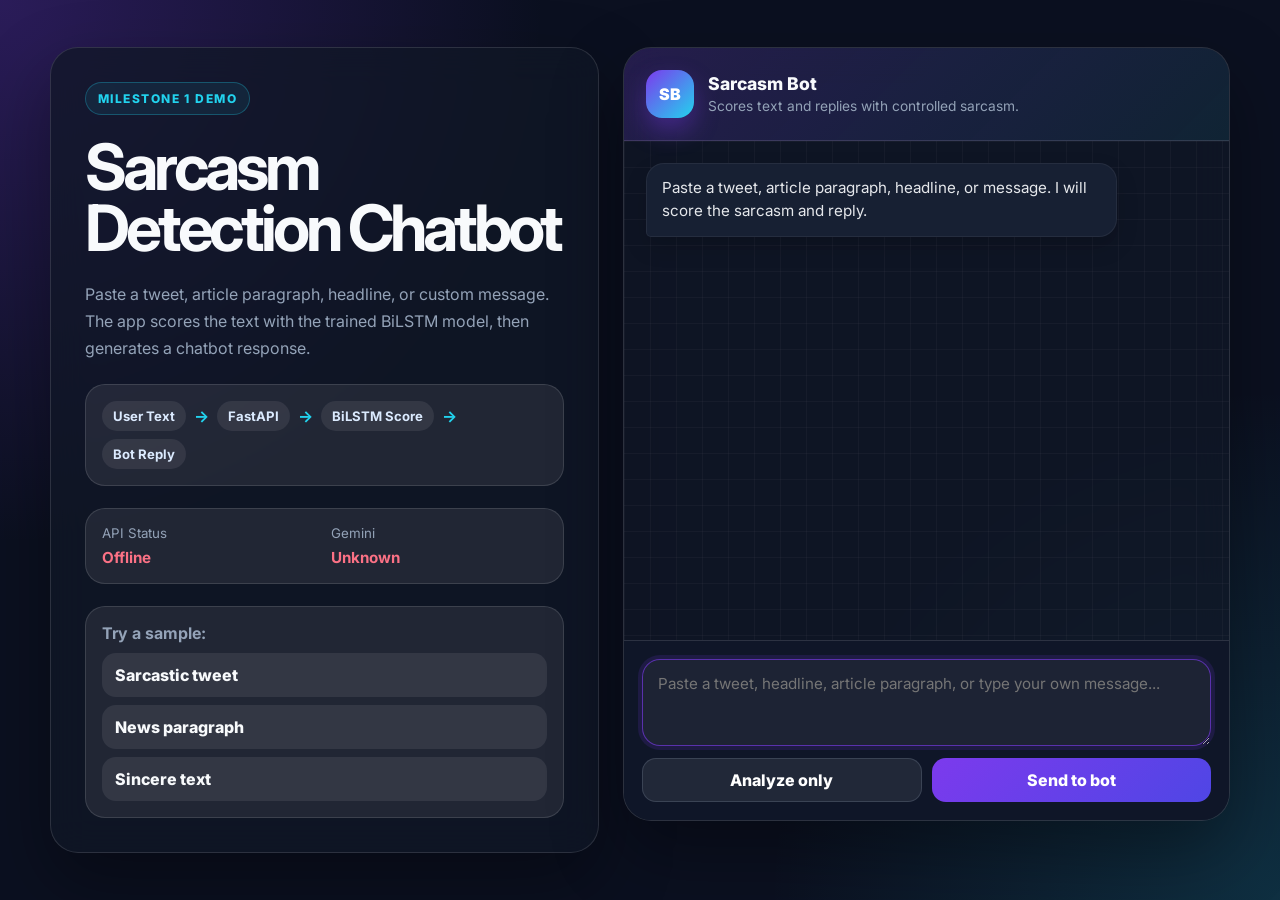
==== static/index.html @ 6e2fed07 "Initial milestone 1 sarcasm chatbot demo" ====
<!DOCTYPE html>
<html lang="en">
<head>
    <meta charset="UTF-8">
    <meta name="viewport" content="width=device-width, initial-scale=1.0">
    <title>Sarcasm Detection Chatbot</title>
    <link rel="stylesheet" href="style.css">
    <link rel="preconnect" href="https://fonts.googleapis.com">
    <link rel="preconnect" href="https://fonts.gstatic.com" crossorigin>
    <link href="https://fonts.googleapis.com/css2?family=Inter:wght@400;500;600;700;800&display=swap" rel="stylesheet">
</head>
<body>
    <main class="app-shell">
        <section class="intro-panel" aria-label="Project overview">
            <span class="eyebrow">Milestone 1 Demo</span>
            <h1>Sarcasm Detection Chatbot</h1>
            <p>
                Paste a tweet, article paragraph, headline, or custom message. The app scores the text
                with the trained BiLSTM model, then generates a chatbot response.
            </p>

            <div class="flow-card">
                <span>User Text</span>
                <strong>→</strong>
                <span>FastAPI</span>
                <strong>→</strong>
                <span>BiLSTM Score</span>
                <strong>→</strong>
                <span>Bot Reply</span>
            </div>

            <div class="status-card" id="status-card">
                <div>
                    <small>API Status</small>
                    <strong id="api-status">Checking...</strong>
                </div>
                <div>
                    <small>Gemini</small>
                    <strong id="gemini-status">Checking...</strong>
                </div>
            </div>

            <div class="sample-panel">
                <p>Try a sample:</p>
                <button class="sample-btn" data-sample="Oh great, another Monday morning. Exactly what I needed.">Sarcastic tweet</button>
                <button class="sample-btn" data-sample="The mayor announced a new public transport plan during Monday's press conference.">News paragraph</button>
                <button class="sample-btn" data-sample="I really appreciate your help with the project today.">Sincere text</button>
            </div>
        </section>

        <section class="chat-container" aria-label="Sarcasm chatbot">
            <header class="chat-header">
                <div class="bot-icon" aria-hidden="true">SB</div>
                <div>
                    <h2>Sarcasm Bot</h2>
                    <p>Scores text and replies with controlled sarcasm.</p>
                </div>
            </header>

            <div class="chat-box" id="chat-box" aria-live="polite"></div>

            <div class="input-area">
                <textarea id="user-input" rows="3" placeholder="Paste a tweet, headline, article paragraph, or type your own message..." autocomplete="off"></textarea>
                <div class="button-row">
                    <button id="analyze-btn" type="button" class="secondary-btn">Analyze only</button>
                    <button id="send-btn" type="button">Send to bot</button>
                </div>
            </div>
        </section>
    </main>

    <script src="script.js"></script>
</body>
</html>
---- static/style.css ----
:root {
    color-scheme: dark;
    --bg: #0b1020;
    --panel: #111827;
    --panel-2: #172033;
    --card: rgba(255, 255, 255, 0.08);
    --card-border: rgba(255, 255, 255, 0.12);
    --text: #f8fafc;
    --muted: #94a3b8;
    --primary: #7c3aed;
    --primary-2: #4f46e5;
    --accent: #22d3ee;
    --danger: #fb7185;
    --warning: #fbbf24;
    --success: #34d399;
}

* {
    box-sizing: border-box;
    margin: 0;
    padding: 0;
    font-family: 'Inter', system-ui, -apple-system, BlinkMacSystemFont, "Segoe UI", sans-serif;
}

body {
    min-height: 100vh;
    background:
        radial-gradient(circle at top left, rgba(124, 58, 237, 0.28), transparent 34rem),
        radial-gradient(circle at bottom right, rgba(34, 211, 238, 0.16), transparent 32rem),
        var(--bg);
    color: var(--text);
    display: grid;
    place-items: center;
    padding: 28px;
}

button,
textarea {
    font: inherit;
}

button {
    border: 0;
}

.app-shell {
    width: min(1180px, 100%);
    display: grid;
    grid-template-columns: minmax(280px, 0.95fr) minmax(340px, 1.05fr);
    gap: 24px;
    align-items: stretch;
}

.intro-panel,
.chat-container {
    border: 1px solid var(--card-border);
    background: rgba(17, 24, 39, 0.74);
    backdrop-filter: blur(18px);
    box-shadow: 0 30px 70px rgba(0, 0, 0, 0.35);
    border-radius: 28px;
}

.intro-panel {
    padding: 34px;
    display: flex;
    flex-direction: column;
    justify-content: center;
    gap: 22px;
}

.eyebrow {
    width: fit-content;
    color: var(--accent);
    border: 1px solid rgba(34, 211, 238, 0.28);
    background: rgba(34, 211, 238, 0.08);
    border-radius: 999px;
    padding: 8px 12px;
    font-size: 0.75rem;
    font-weight: 800;
    letter-spacing: 0.12em;
    text-transform: uppercase;
}

h1 {
    max-width: 560px;
    font-size: clamp(2rem, 5vw, 4.3rem);
    line-height: 0.95;
    letter-spacing: -0.065em;
}

.intro-panel > p {
    max-width: 560px;
    color: var(--muted);
    line-height: 1.7;
    font-size: 1rem;
}

.flow-card,
.status-card,
.sample-panel {
    background: var(--card);
    border: 1px solid var(--card-border);
    border-radius: 20px;
}

.flow-card {
    display: flex;
    flex-wrap: wrap;
    gap: 8px;
    align-items: center;
    padding: 16px;
    color: #dbeafe;
}

.flow-card span {
    background: rgba(255, 255, 255, 0.08);
    border-radius: 999px;
    padding: 7px 11px;
    font-size: 0.82rem;
    font-weight: 700;
}

.flow-card strong {
    color: var(--accent);
}

.status-card {
    display: grid;
    grid-template-columns: repeat(2, 1fr);
    gap: 12px;
    padding: 16px;
}

.status-card small {
    display: block;
    color: var(--muted);
    margin-bottom: 6px;
}

.status-card strong {
    font-size: 0.95rem;
}

.status-ok { color: var(--success); }
.status-warn { color: var(--warning); }
.status-error { color: var(--danger); }

.sample-panel {
    padding: 16px;
}

.sample-panel p {
    color: var(--muted);
    margin-bottom: 10px;
    font-weight: 700;
}

.sample-btn {
    display: block;
    width: 100%;
    margin-top: 8px;
    text-align: left;
    cursor: pointer;
    color: var(--text);
    background: rgba(255, 255, 255, 0.08);
    border: 1px solid transparent;
    border-radius: 14px;
    padding: 11px 12px;
    transition: transform 0.18s ease, border-color 0.18s ease, background 0.18s ease;
}

.sample-btn:hover {
    transform: translateY(-1px);
    border-color: rgba(124, 58, 237, 0.45);
    background: rgba(124, 58, 237, 0.16);
}

.chat-container {
    height: min(86vh, 820px);
    min-height: 620px;
    overflow: hidden;
    display: flex;
    flex-direction: column;
}

.chat-header {
    padding: 22px;
    background: linear-gradient(135deg, rgba(124, 58, 237, 0.2), rgba(34, 211, 238, 0.08));
    border-bottom: 1px solid var(--card-border);
    display: flex;
    align-items: center;
    gap: 14px;
}

.bot-icon {
    width: 48px;
    height: 48px;
    border-radius: 16px;
    background: linear-gradient(135deg, var(--primary), var(--accent));
    display: grid;
    place-items: center;
    font-weight: 900;
    color: white;
    box-shadow: 0 12px 25px rgba(124, 58, 237, 0.36);
}

.chat-header h2 {
    font-size: 1.1rem;
    font-weight: 800;
}

.chat-header p {
    margin-top: 4px;
    color: var(--muted);
    font-size: 0.86rem;
}

.chat-box {
    flex: 1;
    padding: 22px;
    overflow-y: auto;
    display: flex;
    flex-direction: column;
    gap: 16px;
    background:
        linear-gradient(rgba(255, 255, 255, 0.03) 1px, transparent 1px),
        linear-gradient(90deg, rgba(255, 255, 255, 0.03) 1px, transparent 1px);
    background-size: 26px 26px;
}

.chat-box::-webkit-scrollbar { width: 8px; }
.chat-box::-webkit-scrollbar-thumb { background: rgba(148, 163, 184, 0.28); border-radius: 999px; }

.message {
    display: flex;
    flex-direction: column;
    max-width: 84%;
    gap: 6px;
}

.user-message {
    align-self: flex-end;
    align-items: flex-end;
}

.bot-message {
    align-self: flex-start;
    align-items: flex-start;
}

.bubble {
    padding: 13px 15px;
    border-radius: 18px;
    font-size: 0.95rem;
    line-height: 1.5;
    white-space: pre-wrap;
    box-shadow: 0 10px 22px rgba(0, 0, 0, 0.16);
}

.user-message .bubble {
    background: linear-gradient(135deg, var(--primary), var(--primary-2));
    color: white;
    border-bottom-right-radius: 5px;
}

.bot-message .bubble {
    background: var(--panel-2);
    color: #e5e7eb;
    border: 1px solid rgba(255, 255, 255, 0.06);
    border-bottom-left-radius: 5px;
}

.score-card {
    display: grid;
    gap: 4px;
    width: fit-content;
    max-width: 100%;
    padding: 9px 10px;
    border-radius: 13px;
    background: rgba(15, 23, 42, 0.74);
    border: 1px solid rgba(124, 58, 237, 0.22);
    color: #c4b5fd;
    font-size: 0.74rem;
    line-height: 1.35;
}

.input-area {
    padding: 18px;
    background: rgba(15, 23, 42, 0.95);
    border-top: 1px solid var(--card-border);
    display: grid;
    gap: 12px;
}

textarea {
    width: 100%;
    min-height: 86px;
    max-height: 170px;
    resize: vertical;
    padding: 14px 15px;
    border-radius: 18px;
    border: 1px solid rgba(148, 163, 184, 0.24);
    background: rgba(255, 255, 255, 0.06);
    color: white;
    font-size: 0.95rem;
    outline: none;
    transition: border 0.2s, box-shadow 0.2s;
}

textarea:focus {
    border-color: rgba(124, 58, 237, 0.65);
    box-shadow: 0 0 0 4px rgba(124, 58, 237, 0.14);
}

.button-row {
    display: grid;
    grid-template-columns: 1fr 1fr;
    gap: 10px;
}

button {
    min-height: 44px;
    border-radius: 14px;
    cursor: pointer;
    color: white;
    font-weight: 800;
    transition: transform 0.16s ease, opacity 0.16s ease, background 0.16s ease;
}

button:not(:disabled):hover {
    transform: translateY(-1px);
}

button:disabled {
    cursor: not-allowed;
    opacity: 0.62;
}

#send-btn {
    background: linear-gradient(135deg, var(--primary), var(--primary-2));
}

.secondary-btn {
    background: rgba(255, 255, 255, 0.08);
    border: 1px solid rgba(148, 163, 184, 0.22);
}

.typing-indicator {
    display: flex;
    align-items: center;
    gap: 6px;
    color: var(--muted);
}

.dot {
    width: 6px;
    height: 6px;
    background-color: var(--accent);
    border-radius: 50%;
    animation: bounce 1.2s infinite ease-in-out both;
}

.dot:nth-child(2) { animation-delay: -0.24s; }
.dot:nth-child(3) { animation-delay: -0.12s; }

@keyframes bounce {
    0%, 80%, 100% {
        transform: scale(0.5);
        opacity: 0.35;
    }
    40% {
        transform: scale(1);
        opacity: 1;
    }
}

@media (max-width: 900px) {
    body {
        padding: 16px;
    }

    .app-shell {
        grid-template-columns: 1fr;
    }

    .chat-container {
        height: 78vh;
        min-height: 560px;
    }
}

@media (max-width: 520px) {
    .intro-panel,
    .chat-container {
        border-radius: 20px;
    }

    .intro-panel {
        padding: 22px;
    }

    .button-row,
    .status-card {
        grid-template-columns: 1fr;
    }

    .message {
        max-width: 94%;
    }
}
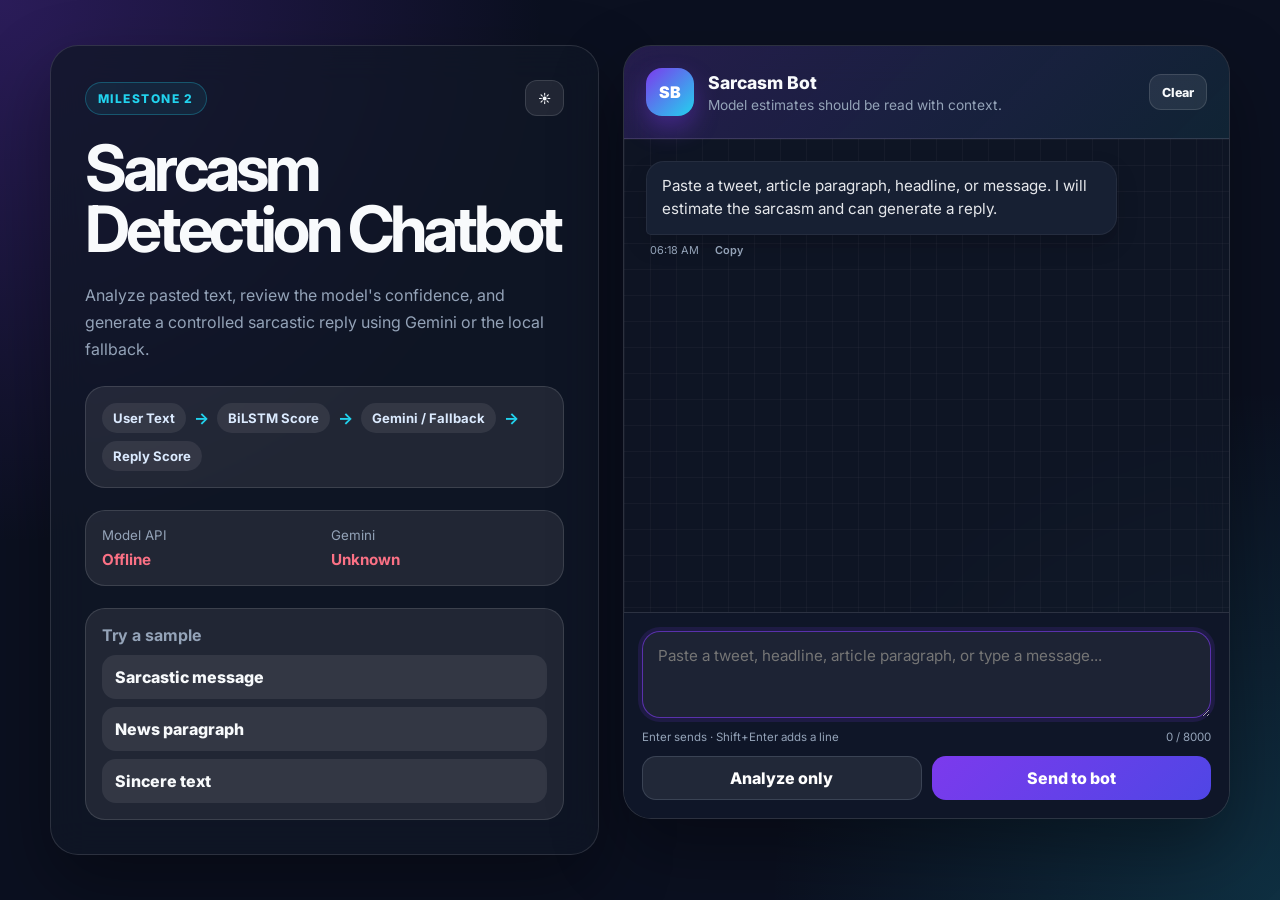
==== commit edb3654f: "Add milestone 2 UI and Gemini fallback improvements" ====
--- a/static/index.html
+++ b/static/index.html
@@ -4,45 +4,33 @@
     <meta charset="UTF-8">
     <meta name="viewport" content="width=device-width, initial-scale=1.0">
     <title>Sarcasm Detection Chatbot</title>
-    <link rel="stylesheet" href="style.css">
     <link rel="preconnect" href="https://fonts.googleapis.com">
     <link rel="preconnect" href="https://fonts.gstatic.com" crossorigin>
     <link href="https://fonts.googleapis.com/css2?family=Inter:wght@400;500;600;700;800&display=swap" rel="stylesheet">
+    <link rel="stylesheet" href="style.css">
 </head>
 <body>
     <main class="app-shell">
         <section class="intro-panel" aria-label="Project overview">
-            <span class="eyebrow">Milestone 1 Demo</span>
+            <div class="intro-topline">
+                <span class="eyebrow">Milestone 2</span>
+                <button id="theme-btn" class="icon-btn" type="button" aria-label="Toggle theme">☀</button>
+            </div>
             <h1>Sarcasm Detection Chatbot</h1>
-            <p>
-                Paste a tweet, article paragraph, headline, or custom message. The app scores the text
-                with the trained BiLSTM model, then generates a chatbot response.
-            </p>
+            <p>Analyze pasted text, review the model's confidence, and generate a controlled sarcastic reply using Gemini or the local fallback.</p>
 
             <div class="flow-card">
-                <span>User Text</span>
-                <strong>→</strong>
-                <span>FastAPI</span>
-                <strong>→</strong>
-                <span>BiLSTM Score</span>
-                <strong>→</strong>
-                <span>Bot Reply</span>
+                <span>User Text</span><strong>→</strong><span>BiLSTM Score</span><strong>→</strong><span>Gemini / Fallback</span><strong>→</strong><span>Reply Score</span>
             </div>
 
-            <div class="status-card" id="status-card">
-                <div>
-                    <small>API Status</small>
-                    <strong id="api-status">Checking...</strong>
-                </div>
-                <div>
-                    <small>Gemini</small>
-                    <strong id="gemini-status">Checking...</strong>
-                </div>
+            <div class="status-card">
+                <div><small>Model API</small><strong id="api-status">Checking...</strong></div>
+                <div><small>Gemini</small><strong id="gemini-status">Checking...</strong></div>
             </div>
 
             <div class="sample-panel">
-                <p>Try a sample:</p>
-                <button class="sample-btn" data-sample="Oh great, another Monday morning. Exactly what I needed.">Sarcastic tweet</button>
+                <p>Try a sample</p>
+                <button class="sample-btn" data-sample="Oh great, another Monday morning. Exactly what I needed.">Sarcastic message</button>
                 <button class="sample-btn" data-sample="The mayor announced a new public transport plan during Monday's press conference.">News paragraph</button>
                 <button class="sample-btn" data-sample="I really appreciate your help with the project today.">Sincere text</button>
             </div>
@@ -51,16 +39,15 @@
         <section class="chat-container" aria-label="Sarcasm chatbot">
             <header class="chat-header">
                 <div class="bot-icon" aria-hidden="true">SB</div>
-                <div>
-                    <h2>Sarcasm Bot</h2>
-                    <p>Scores text and replies with controlled sarcasm.</p>
-                </div>
+                <div class="chat-title"><h2>Sarcasm Bot</h2><p>Model estimates should be read with context.</p></div>
+                <button id="clear-btn" class="icon-btn" type="button" title="Clear chat">Clear</button>
             </header>
 
             <div class="chat-box" id="chat-box" aria-live="polite"></div>
 
             <div class="input-area">
-                <textarea id="user-input" rows="3" placeholder="Paste a tweet, headline, article paragraph, or type your own message..." autocomplete="off"></textarea>
+                <textarea id="user-input" rows="3" maxlength="8000" placeholder="Paste a tweet, headline, article paragraph, or type a message..."></textarea>
+                <div class="input-meta"><span id="input-help">Enter sends · Shift+Enter adds a line</span><span id="char-count">0 / 8000</span></div>
                 <div class="button-row">
                     <button id="analyze-btn" type="button" class="secondary-btn">Analyze only</button>
                     <button id="send-btn" type="button">Send to bot</button>
@@ -68,7 +55,6 @@
             </div>
         </section>
     </main>
-
     <script src="script.js"></script>
 </body>
 </html>
--- a/static/style.css
+++ b/static/style.css
@@ -408,3 +408,26 @@
         max-width: 94%;
     }
 }
+
+/* Milestone 2 enhancements */
+.intro-topline { display:flex; align-items:center; justify-content:space-between; gap:12px; }
+.icon-btn { min-height:36px; padding:8px 12px; border-radius:12px; color:var(--text); background:rgba(255,255,255,.08); border:1px solid var(--card-border); font-size:.78rem; }
+.chat-title { flex:1; }
+.input-meta { display:flex; justify-content:space-between; gap:12px; color:var(--muted); font-size:.72rem; }
+.near-limit { color:var(--warning); font-weight:800; }
+.message-meta { display:flex; align-items:center; gap:10px; color:var(--muted); font-size:.68rem; padding:0 4px; }
+.user-message .message-meta { justify-content:flex-end; }
+.copy-btn { min-height:auto; padding:2px 6px; border-radius:7px; background:transparent; color:var(--muted); font-size:.68rem; font-weight:600; }
+.copy-btn:hover { color:var(--text); background:rgba(255,255,255,.07); }
+.score-card b { color:var(--text); }
+.score-card .explanation { color:#cbd5e1; }
+.score-card .fallback-note { color:var(--warning); }
+.light-theme { --bg:#eef2ff; --panel:#ffffff; --panel-2:#f1f5f9; --card:rgba(255,255,255,.8); --card-border:rgba(15,23,42,.12); --text:#172033; --muted:#64748b; color-scheme:light; }
+.light-theme .intro-panel,.light-theme .chat-container { background:rgba(255,255,255,.82); box-shadow:0 28px 60px rgba(79,70,229,.12); }
+.light-theme .chat-box { background-color:#f8fafc; }
+.light-theme .bot-message .bubble { color:#1f2937; }
+.light-theme textarea { color:#172033; background:rgba(15,23,42,.04); }
+.light-theme .input-area { background:rgba(255,255,255,.96); }
+.light-theme .score-card { background:#fff; color:#5b21b6; }
+.light-theme .score-card .explanation { color:#475569; }
+@media (max-width:520px) { .input-meta { flex-direction:column; gap:3px; } .chat-header { padding:16px; } }
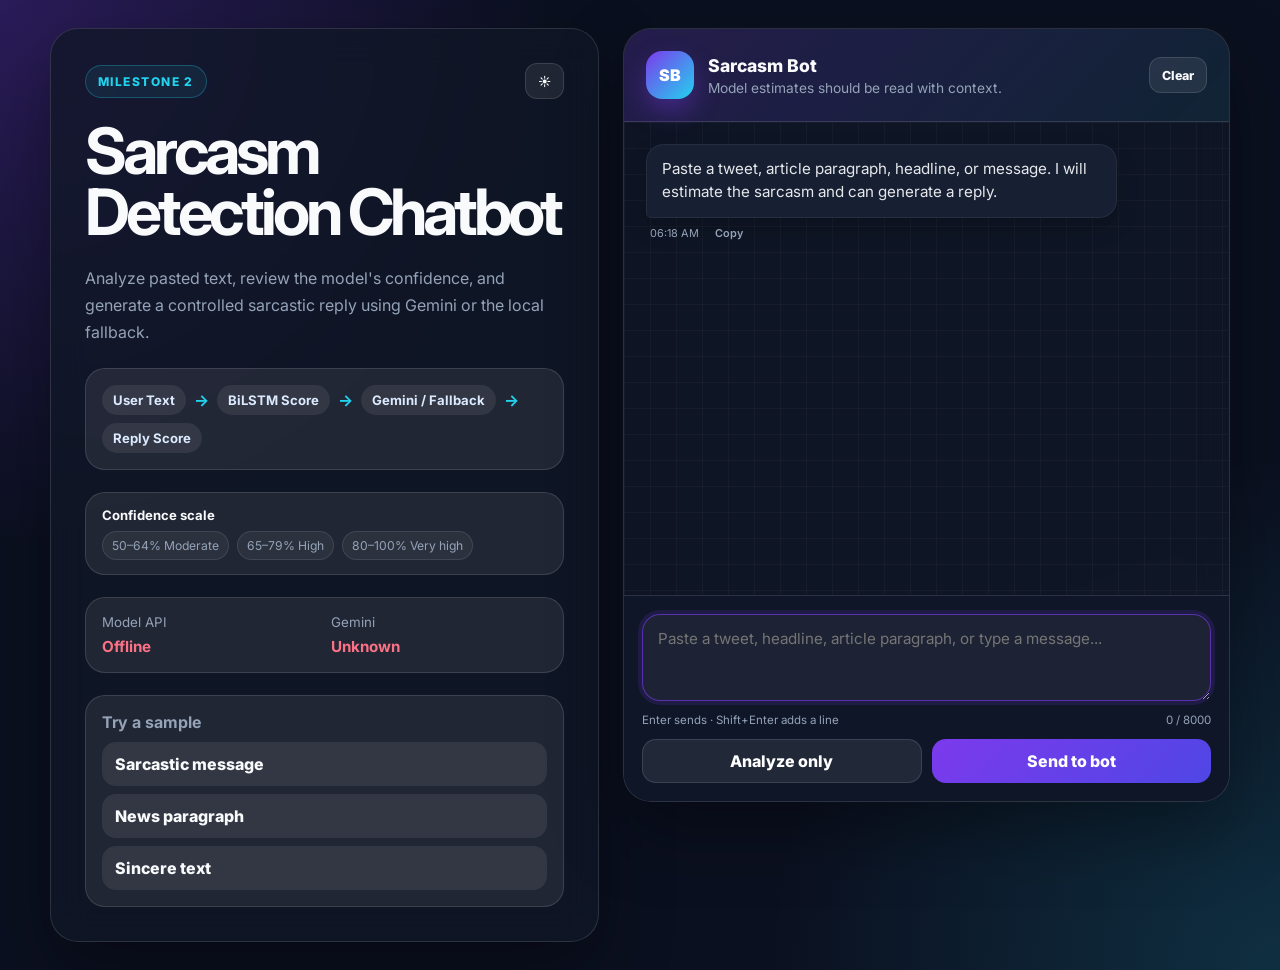
==== commit 20c641c9: "Retrain headline sarcasm model and add real-world validation Add hard-negative training examples, ca" ====
--- a/static/index.html
+++ b/static/index.html
@@ -21,6 +21,13 @@
 
             <div class="flow-card">
                 <span>User Text</span><strong>→</strong><span>BiLSTM Score</span><strong>→</strong><span>Gemini / Fallback</span><strong>→</strong><span>Reply Score</span>
+            </div>
+
+            <div class="calibration-card" aria-label="Confidence scale">
+                <strong>Confidence scale</strong>
+                <span>50–64% Moderate</span>
+                <span>65–79% High</span>
+                <span>80–100% Very high</span>
             </div>
 
             <div class="status-card">
--- a/static/style.css
+++ b/static/style.css
@@ -96,6 +96,7 @@
 }
 
 .flow-card,
+.calibration-card,
 .status-card,
 .sample-panel {
     background: var(--card);
@@ -122,6 +123,30 @@
 
 .flow-card strong {
     color: var(--accent);
+}
+
+
+.calibration-card {
+    display: flex;
+    flex-wrap: wrap;
+    align-items: center;
+    gap: 8px;
+    padding: 14px 16px;
+    color: var(--muted);
+    font-size: 0.76rem;
+}
+
+.calibration-card strong {
+    width: 100%;
+    color: var(--text);
+    font-size: 0.82rem;
+}
+
+.calibration-card span {
+    border: 1px solid rgba(148, 163, 184, 0.18);
+    background: rgba(255, 255, 255, 0.05);
+    border-radius: 999px;
+    padding: 6px 9px;
 }
 
 .status-card {
@@ -431,3 +456,86 @@
 .light-theme .score-card { background:#fff; color:#5b21b6; }
 .light-theme .score-card .explanation { color:#475569; }
 @media (max-width:520px) { .input-meta { flex-direction:column; gap:3px; } .chat-header { padding:16px; } }
+
+
+/* Milestone 2 pass 2: structured results and safe fallback messages */
+.score-card {
+    width: min(100%, 560px);
+    padding: 14px;
+    gap: 11px;
+    font-size: 0.78rem;
+    line-height: 1.45;
+}
+.result-line {
+    display: grid;
+    grid-template-columns: 108px minmax(0, 1fr);
+    gap: 12px;
+    align-items: start;
+}
+.result-label {
+    color: var(--text);
+    font-weight: 800;
+}
+.result-value {
+    color: #c4b5fd;
+}
+.score-card .explanation {
+    margin: 0;
+    padding: 10px 0;
+    border-top: 1px solid rgba(148, 163, 184, 0.16);
+    border-bottom: 1px solid rgba(148, 163, 184, 0.16);
+    color: #cbd5e1;
+}
+.source-row {
+    display: flex;
+    align-items: center;
+    justify-content: space-between;
+    gap: 12px;
+}
+.source-badge {
+    display: inline-flex;
+    align-items: center;
+    width: fit-content;
+    border-radius: 999px;
+    padding: 5px 9px;
+    font-size: 0.7rem;
+    font-weight: 800;
+    border: 1px solid transparent;
+}
+.source-gemini {
+    color: #a7f3d0;
+    background: rgba(16, 185, 129, 0.12);
+    border-color: rgba(16, 185, 129, 0.28);
+}
+.source-fallback {
+    color: #fde68a;
+    background: rgba(245, 158, 11, 0.12);
+    border-color: rgba(245, 158, 11, 0.28);
+}
+.source-analysis {
+    color: #bae6fd;
+    background: rgba(14, 165, 233, 0.12);
+    border-color: rgba(14, 165, 233, 0.28);
+}
+.score-card .fallback-note {
+    margin: 0;
+    padding: 9px 10px;
+    border-radius: 10px;
+    color: #fde68a;
+    background: rgba(245, 158, 11, 0.09);
+    border: 1px solid rgba(245, 158, 11, 0.16);
+}
+.error-bubble {
+    color: #fecdd3 !important;
+    background: rgba(159, 18, 57, 0.24) !important;
+    border-color: rgba(251, 113, 133, 0.32) !important;
+}
+.light-theme .result-value { color: #5b21b6; }
+.light-theme .score-card .fallback-note { color: #92400e; }
+.light-theme .source-gemini { color: #065f46; }
+.light-theme .source-fallback { color: #92400e; }
+.light-theme .source-analysis { color: #075985; }
+@media (max-width: 520px) {
+    .result-line { grid-template-columns: 1fr; gap: 3px; }
+    .source-row { align-items: flex-start; flex-direction: column; }
+}
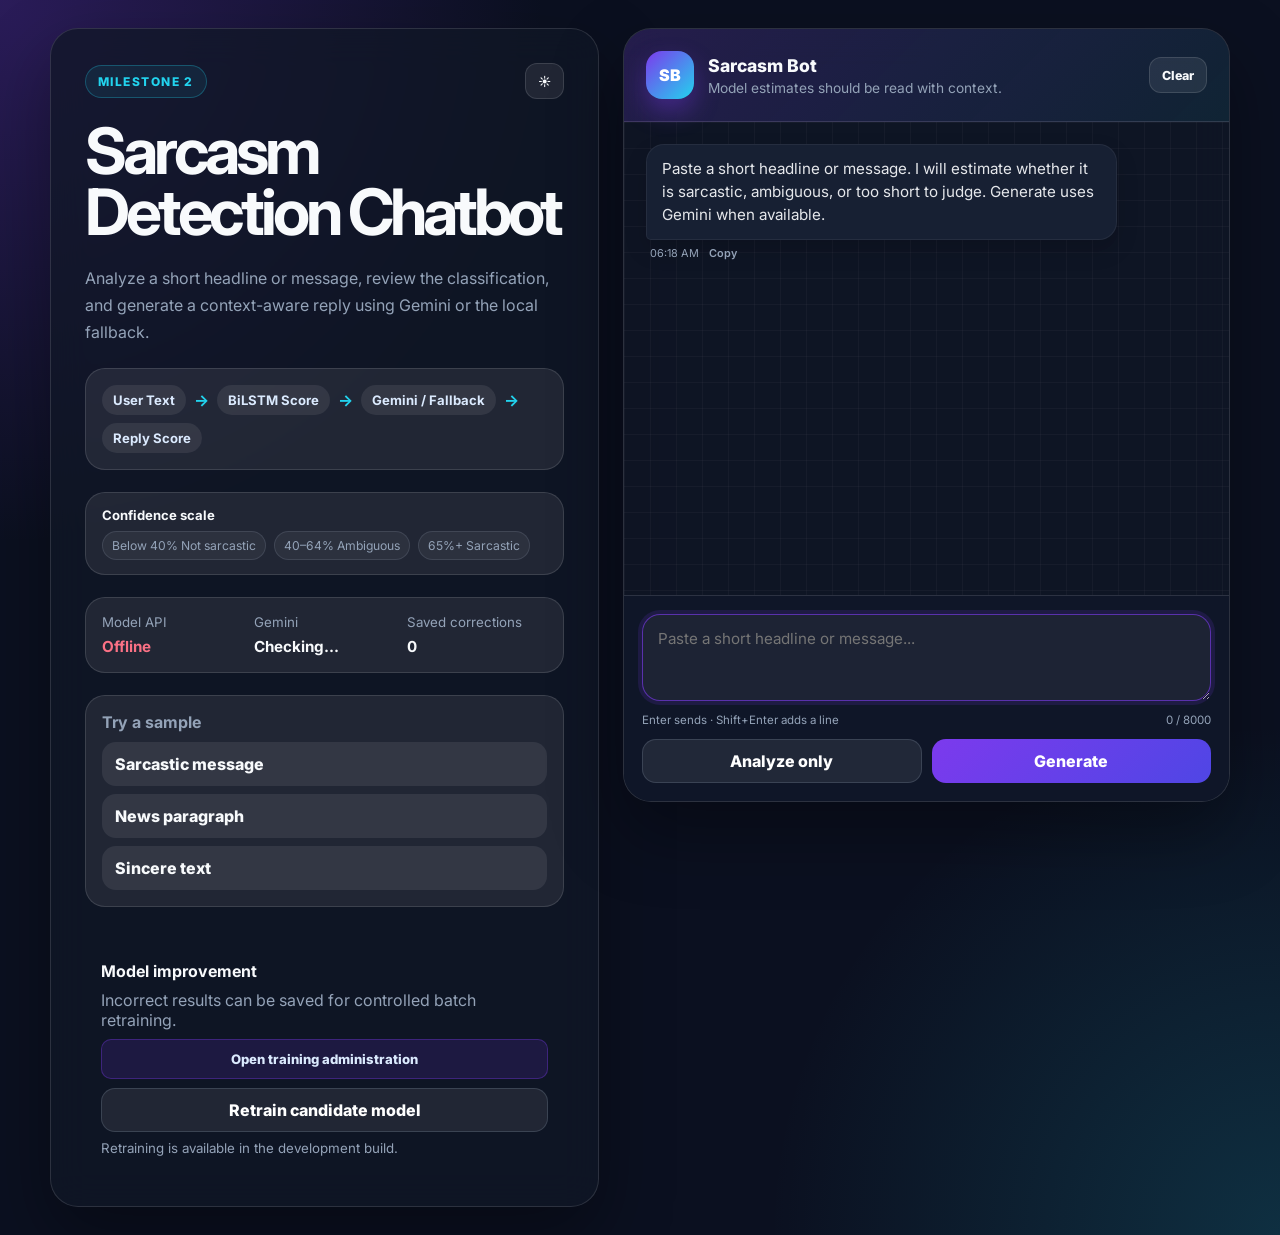
==== commit afe5eca7: "Add incorrect-result feedback, admin training controls, candidate retraining, model promotion, Gemin" ====
--- a/static/index.html
+++ b/static/index.html
@@ -7,7 +7,8 @@
     <link rel="preconnect" href="https://fonts.googleapis.com">
     <link rel="preconnect" href="https://fonts.gstatic.com" crossorigin>
     <link href="https://fonts.googleapis.com/css2?family=Inter:wght@400;500;600;700;800&display=swap" rel="stylesheet">
-    <link rel="stylesheet" href="style.css">
+    <link rel="icon" href="data:,">
+    <link rel="stylesheet" href="style.css?v=20260727-admin1">
 </head>
 <body>
     <main class="app-shell">
@@ -17,7 +18,7 @@
                 <button id="theme-btn" class="icon-btn" type="button" aria-label="Toggle theme">☀</button>
             </div>
             <h1>Sarcasm Detection Chatbot</h1>
-            <p>Analyze pasted text, review the model's confidence, and generate a controlled sarcastic reply using Gemini or the local fallback.</p>
+            <p>Analyze a short headline or message, review the classification, and generate a context-aware reply using Gemini or the local fallback.</p>
 
             <div class="flow-card">
                 <span>User Text</span><strong>→</strong><span>BiLSTM Score</span><strong>→</strong><span>Gemini / Fallback</span><strong>→</strong><span>Reply Score</span>
@@ -25,14 +26,15 @@
 
             <div class="calibration-card" aria-label="Confidence scale">
                 <strong>Confidence scale</strong>
-                <span>50–64% Moderate</span>
-                <span>65–79% High</span>
-                <span>80–100% Very high</span>
+                <span>Below 40% Not sarcastic</span>
+                <span>40–64% Ambiguous</span>
+                <span>65%+ Sarcastic</span>
             </div>
 
             <div class="status-card">
                 <div><small>Model API</small><strong id="api-status">Checking...</strong></div>
                 <div><small>Gemini</small><strong id="gemini-status">Checking...</strong></div>
+                <div><small>Saved corrections</small><strong id="feedback-count">0</strong></div>
             </div>
 
             <div class="sample-panel">
@@ -40,6 +42,14 @@
                 <button class="sample-btn" data-sample="Oh great, another Monday morning. Exactly what I needed.">Sarcastic message</button>
                 <button class="sample-btn" data-sample="The mayor announced a new public transport plan during Monday's press conference.">News paragraph</button>
                 <button class="sample-btn" data-sample="I really appreciate your help with the project today.">Sincere text</button>
+            </div>
+
+            <div class="admin-card">
+                <strong>Model improvement</strong>
+                <p>Incorrect results can be saved for controlled batch retraining.</p>
+                <a class="admin-link" href="/admin.html">Open training administration</a>
+                <button id="retrain-btn" class="secondary-btn" type="button">Retrain candidate model</button>
+                <small id="retrain-status">Retraining is available in the development build.</small>
             </div>
         </section>
 
@@ -53,15 +63,15 @@
             <div class="chat-box" id="chat-box" aria-live="polite"></div>
 
             <div class="input-area">
-                <textarea id="user-input" rows="3" maxlength="8000" placeholder="Paste a tweet, headline, article paragraph, or type a message..."></textarea>
+                <textarea id="user-input" rows="3" maxlength="8000" placeholder="Paste a short headline or message..."></textarea>
                 <div class="input-meta"><span id="input-help">Enter sends · Shift+Enter adds a line</span><span id="char-count">0 / 8000</span></div>
                 <div class="button-row">
                     <button id="analyze-btn" type="button" class="secondary-btn">Analyze only</button>
-                    <button id="send-btn" type="button">Send to bot</button>
+                    <button id="send-btn" type="button">Generate</button>
                 </div>
             </div>
         </section>
     </main>
-    <script src="script.js"></script>
+    <script src="script.js?v=20260727-admin1"></script>
 </body>
 </html>
--- a/static/style.css
+++ b/static/style.css
@@ -539,3 +539,394 @@
     .result-line { grid-template-columns: 1fr; gap: 3px; }
     .source-row { align-items: flex-start; flex-direction: column; }
 }
+
+/* Delivery feedback and retraining controls */
+.admin-card { margin-top: 1rem; padding: 1rem; border: 1px solid var(--border); border-radius: 16px; background: var(--surface-soft); display: grid; gap: .55rem; }
+.admin-card p, .admin-card small { margin: 0; color: var(--muted); }
+.feedback-panel { margin-top: .9rem; padding-top: .8rem; border-top: 1px solid var(--border); display: flex; flex-wrap: wrap; align-items: center; gap: .55rem; }
+.feedback-panel > span:first-child { width: 100%; font-size: .9rem; color: var(--muted); }
+.feedback-panel button, .correction-panel button { border: 1px solid var(--border); border-radius: 10px; padding: .48rem .75rem; cursor: pointer; }
+.feedback-correct { background: var(--surface-soft); color: var(--text); }
+.feedback-incorrect { background: transparent; color: var(--text); }
+.correction-panel { width: 100%; display: flex; flex-wrap: wrap; gap: .6rem; align-items: end; padding-top: .35rem; }
+.correction-panel[hidden] { display: none; }
+.correction-panel label { display: grid; gap: .3rem; font-size: .85rem; color: var(--muted); }
+.correction-panel select { min-width: 180px; border: 1px solid var(--border); border-radius: 9px; padding: .5rem; background: var(--surface); color: var(--text); }
+.feedback-message { width: 100%; font-size: .85rem; color: var(--muted); }
+.status-card { grid-template-columns: repeat(3, minmax(0,1fr)); }
+@media (max-width: 700px) { .status-card { grid-template-columns: 1fr; } }
+
+/* Visible correction controls */
+.feedback-panel {
+    margin: 0.9rem 0;
+    padding: 0.85rem;
+    border: 1px solid var(--border);
+    border-radius: 12px;
+    background: var(--surface-soft);
+}
+.feedback-panel > span:first-child {
+    color: var(--text);
+    font-weight: 600;
+}
+.feedback-correct, .feedback-incorrect {
+    min-height: 38px;
+    font-weight: 600;
+}
+.feedback-incorrect {
+    border-color: #ef6a6a !important;
+    color: #ffb6b6 !important;
+}
+.correction-panel {
+    width: 100%;
+    margin-top: .35rem;
+    padding-top: .65rem;
+    border-top: 1px solid var(--border);
+}
+.correction-panel label {
+    display: grid;
+    gap: .35rem;
+    color: var(--text);
+    font-size: .9rem;
+}
+.correction-panel select {
+    width: 100%;
+    border: 1px solid var(--border);
+    border-radius: 10px;
+    padding: .55rem .65rem;
+    background: var(--surface);
+    color: var(--text);
+}
+.correction-panel .save-correction {
+    margin-top: .55rem;
+}
+
+/* Final Copy-link correction */
+.message-meta .copy-btn {
+    appearance: none;
+    -webkit-appearance: none;
+    display: inline-flex;
+    align-items: center;
+    width: auto;
+    height: auto;
+    min-width: 0;
+    min-height: 0;
+    margin: 0;
+    padding: 0;
+    border: 0;
+    border-radius: 0;
+    background: transparent;
+    box-shadow: none;
+    color: var(--muted);
+    font-size: 0.68rem;
+    font-weight: 600;
+    line-height: 1.2;
+    cursor: pointer;
+    transform: none !important;
+}
+
+.message-meta .copy-btn:not(:disabled):hover,
+.message-meta .copy-btn:focus-visible {
+    transform: none !important;
+    background: transparent;
+    color: var(--text);
+    text-decoration: underline;
+}
+
+/* FINAL FEEDBACK BUTTON FIX */
+.feedback-panel {
+    margin: 0.9rem 0;
+    padding: 0.85rem;
+    border: 1px solid rgba(148, 163, 184, 0.18);
+    border-radius: 12px;
+    background: rgba(255, 255, 255, 0.035);
+    display: flex;
+    flex-wrap: wrap;
+    align-items: center;
+    gap: 0.55rem;
+}
+
+.feedback-panel > span:first-child {
+    width: 100%;
+    margin: 0 0 0.2rem;
+    color: var(--muted);
+    font-size: 0.78rem;
+    font-weight: 600;
+    line-height: 1.35;
+}
+
+.feedback-panel .feedback-correct,
+.feedback-panel .feedback-incorrect {
+    appearance: none;
+    -webkit-appearance: none;
+    display: inline-flex;
+    align-items: center;
+    justify-content: center;
+    flex: 0 0 auto;
+    width: auto;
+    min-width: 0;
+    height: 32px;
+    min-height: 32px;
+    margin: 0;
+    padding: 0 12px;
+    border-radius: 8px;
+    box-shadow: none;
+    font-size: 0.75rem;
+    font-weight: 700;
+    line-height: 1;
+    white-space: nowrap;
+    cursor: pointer;
+    transform: none !important;
+}
+
+.feedback-panel .feedback-correct {
+    color: #a7f3d0;
+    background: rgba(16, 185, 129, 0.13);
+    border: 1px solid rgba(52, 211, 153, 0.42);
+}
+
+.feedback-panel .feedback-correct:not(:disabled):hover,
+.feedback-panel .feedback-correct:focus-visible {
+    color: #d1fae5;
+    background: rgba(16, 185, 129, 0.22);
+    border-color: rgba(52, 211, 153, 0.7);
+    transform: none !important;
+}
+
+.feedback-panel .feedback-incorrect {
+    color: #fecdd3;
+    background: rgba(244, 63, 94, 0.11);
+    border: 1px solid rgba(251, 113, 133, 0.42);
+}
+
+.feedback-panel .feedback-incorrect:not(:disabled):hover,
+.feedback-panel .feedback-incorrect:focus-visible {
+    color: #ffe4e6;
+    background: rgba(244, 63, 94, 0.2);
+    border-color: rgba(251, 113, 133, 0.72);
+    transform: none !important;
+}
+
+.feedback-panel .feedback-correct:disabled,
+.feedback-panel .feedback-incorrect:disabled {
+    opacity: 0.55;
+    cursor: default;
+}
+
+.feedback-panel .correction-panel {
+    width: 100%;
+    margin-top: 0.35rem;
+    padding-top: 0.7rem;
+    border-top: 1px solid rgba(148, 163, 184, 0.16);
+    display: grid;
+    grid-template-columns: minmax(180px, 1fr) auto;
+    gap: 0.65rem;
+    align-items: end;
+}
+
+.feedback-panel .correction-panel[hidden] {
+    display: none;
+}
+
+.feedback-panel .correction-panel label {
+    display: grid;
+    gap: 0.35rem;
+    color: var(--muted);
+    font-size: 0.78rem;
+    font-weight: 600;
+}
+
+.feedback-panel .correction-panel select {
+    width: 100%;
+    min-height: 38px;
+    padding: 0 0.7rem;
+    border: 1px solid rgba(148, 163, 184, 0.24);
+    border-radius: 9px;
+    background: var(--panel-2);
+    color: var(--text);
+    font: inherit;
+    outline: none;
+}
+
+.feedback-panel .correction-panel select:focus {
+    border-color: rgba(124, 58, 237, 0.65);
+    box-shadow: 0 0 0 3px rgba(124, 58, 237, 0.13);
+}
+
+.feedback-panel .correction-panel .save-correction {
+    appearance: none;
+    -webkit-appearance: none;
+    width: auto;
+    min-width: 0;
+    height: 38px;
+    min-height: 38px;
+    margin: 0;
+    padding: 0 14px;
+    border: 0;
+    border-radius: 9px;
+    background: linear-gradient(135deg, var(--primary), var(--primary-2));
+    color: white;
+    font-size: 0.76rem;
+    font-weight: 800;
+    white-space: nowrap;
+    cursor: pointer;
+    transform: none !important;
+}
+
+.feedback-panel .correction-panel .save-correction:not(:disabled):hover,
+.feedback-panel .correction-panel .save-correction:focus-visible {
+    filter: brightness(1.08);
+    transform: none !important;
+}
+
+.feedback-panel .feedback-message {
+    grid-column: 1 / -1;
+    width: 100%;
+    color: var(--muted);
+    font-size: 0.76rem;
+    line-height: 1.4;
+}
+
+.light-theme .feedback-panel {
+    background: rgba(79, 70, 229, 0.035);
+    border-color: rgba(15, 23, 42, 0.12);
+}
+
+.light-theme .feedback-panel .feedback-correct {
+    color: #065f46;
+    background: rgba(16, 185, 129, 0.1);
+}
+
+.light-theme .feedback-panel .feedback-incorrect {
+    color: #9f1239;
+    background: rgba(244, 63, 94, 0.08);
+}
+
+@media (max-width: 520px) {
+    .feedback-panel .feedback-correct,
+    .feedback-panel .feedback-incorrect {
+        height: 34px;
+        min-height: 34px;
+        padding: 0 11px;
+    }
+
+    .feedback-panel .correction-panel {
+        grid-template-columns: 1fr;
+    }
+
+    .feedback-panel .correction-panel .save-correction {
+        width: 100%;
+    }
+}
+
+
+/* RELEASE OVERRIDE: feedback buttons */
+.score-card .feedback-panel button.feedback-correct,
+.score-card .feedback-panel button.feedback-incorrect {
+    display: inline-flex !important;
+    align-items: center !important;
+    justify-content: center !important;
+    flex: 0 0 auto !important;
+    width: auto !important;
+    max-width: none !important;
+    min-width: 0 !important;
+    height: 32px !important;
+    min-height: 32px !important;
+    max-height: 32px !important;
+    margin: 0 !important;
+    padding: 0 12px !important;
+    border-radius: 8px !important;
+    box-shadow: none !important;
+    font-size: 12px !important;
+    font-weight: 700 !important;
+    line-height: 1 !important;
+    white-space: nowrap !important;
+    transform: none !important;
+}
+
+.score-card .feedback-panel button.feedback-correct {
+    color: #a7f3d0 !important;
+    background: rgba(16, 185, 129, 0.14) !important;
+    border: 1px solid rgba(52, 211, 153, 0.48) !important;
+}
+
+.score-card .feedback-panel button.feedback-incorrect {
+    color: #fecdd3 !important;
+    background: rgba(244, 63, 94, 0.12) !important;
+    border: 1px solid rgba(251, 113, 133, 0.48) !important;
+}
+
+.score-card .feedback-panel button.feedback-correct:hover {
+    background: rgba(16, 185, 129, 0.24) !important;
+    transform: none !important;
+}
+
+.score-card .feedback-panel button.feedback-incorrect:hover {
+    background: rgba(244, 63, 94, 0.22) !important;
+    transform: none !important;
+}
+
+.score-card .feedback-panel {
+    display: flex !important;
+    flex-wrap: wrap !important;
+    align-items: center !important;
+    gap: 8px !important;
+}
+
+.score-card .feedback-panel > span:first-child {
+    flex: 0 0 100% !important;
+    width: 100% !important;
+}
+
+
+/* Admin navigation */
+.admin-link { display:inline-flex; align-items:center; justify-content:center; min-height:40px; padding:0 14px; border-radius:10px; color:#dbeafe; text-decoration:none; font-size:.82rem; font-weight:800; background:rgba(124,58,237,.14); border:1px solid rgba(124,58,237,.35); }
+.admin-link:hover { background:rgba(124,58,237,.24); }
+\n\n/* RELEASE OVERRIDE: incorrect-only feedback */
+.score-card .feedback-panel button.feedback-correct {
+    display: none !important;
+}
+
+.score-card .feedback-panel {
+    display: flex !important;
+    flex-wrap: wrap !important;
+    align-items: center !important;
+    gap: 8px !important;
+}
+
+.score-card .feedback-panel > span:first-child {
+    flex: 0 0 100% !important;
+    width: 100% !important;
+    margin: 0 0 2px !important;
+    color: var(--muted) !important;
+    font-size: 0.76rem !important;
+    font-weight: 600 !important;
+}
+
+.score-card .feedback-panel button.feedback-incorrect {
+    display: inline-flex !important;
+    align-items: center !important;
+    justify-content: center !important;
+    flex: 0 0 auto !important;
+    width: auto !important;
+    min-width: 0 !important;
+    height: 32px !important;
+    min-height: 32px !important;
+    max-height: 32px !important;
+    margin: 0 !important;
+    padding: 0 12px !important;
+    border-radius: 8px !important;
+    color: #fecdd3 !important;
+    background: rgba(244, 63, 94, 0.12) !important;
+    border: 1px solid rgba(251, 113, 133, 0.48) !important;
+    box-shadow: none !important;
+    font-size: 12px !important;
+    font-weight: 700 !important;
+    line-height: 1 !important;
+    white-space: nowrap !important;
+    transform: none !important;
+}
+
+.score-card .feedback-panel button.feedback-incorrect:hover {
+    background: rgba(244, 63, 94, 0.22) !important;
+    transform: none !important;
+}
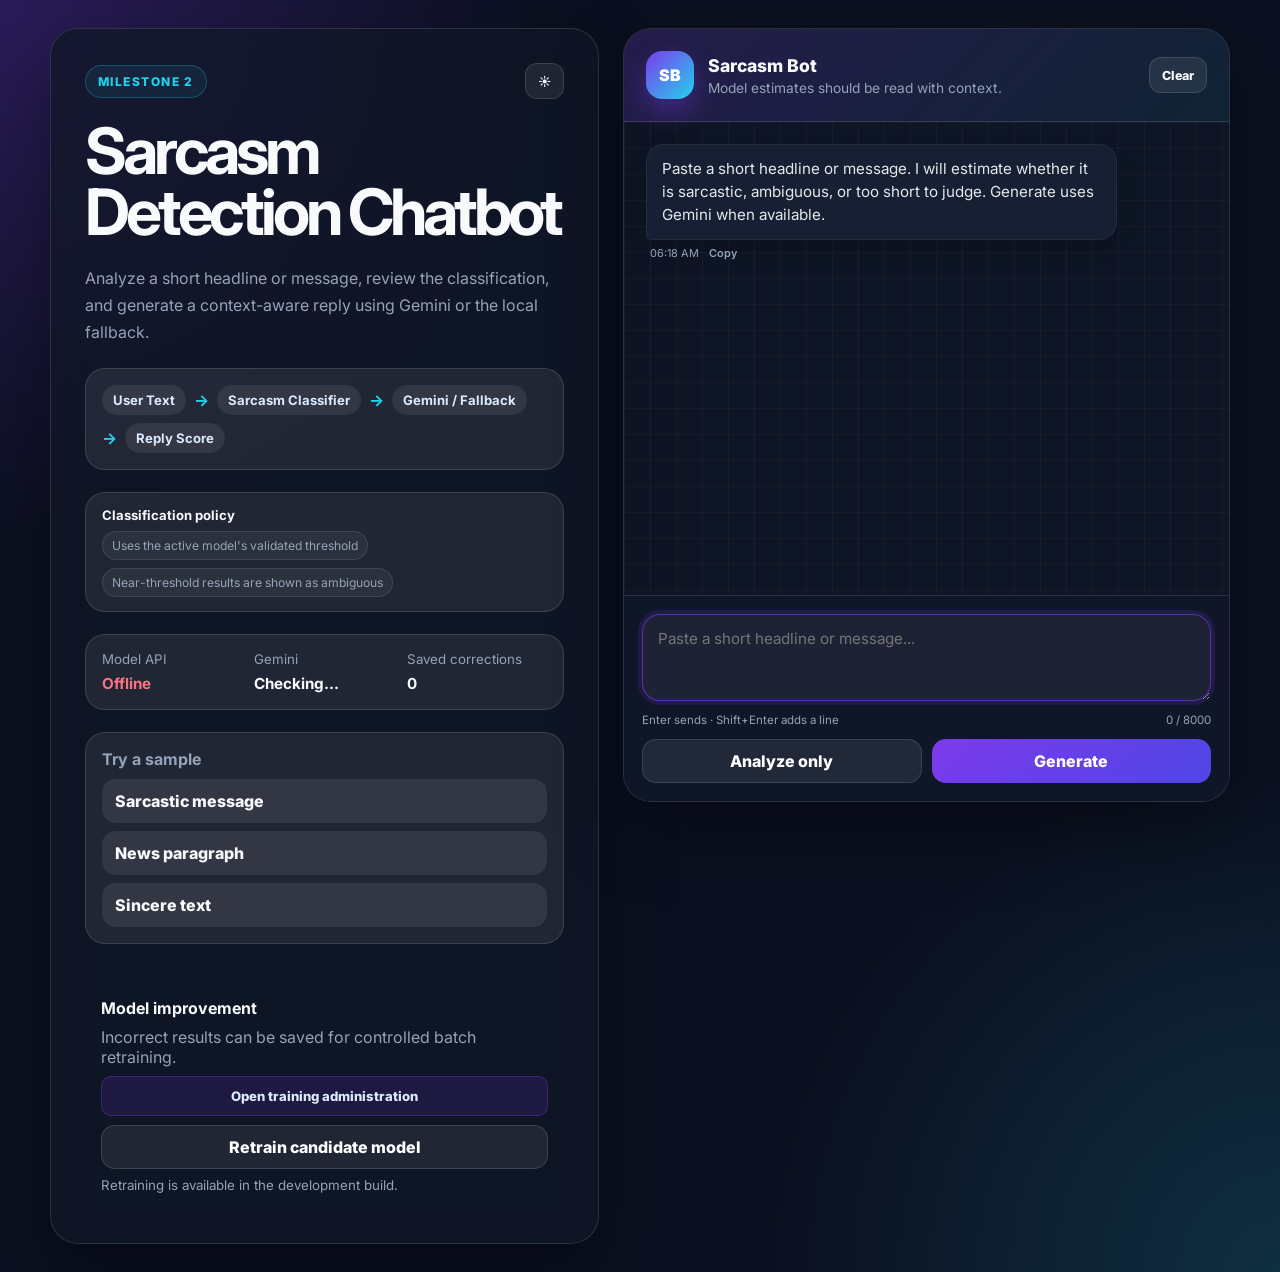
==== commit 8668dfb0: "Add transformer retraining and admin promotion workflow" ====
--- a/static/index.html
+++ b/static/index.html
@@ -21,14 +21,13 @@
             <p>Analyze a short headline or message, review the classification, and generate a context-aware reply using Gemini or the local fallback.</p>
 
             <div class="flow-card">
-                <span>User Text</span><strong>→</strong><span>BiLSTM Score</span><strong>→</strong><span>Gemini / Fallback</span><strong>→</strong><span>Reply Score</span>
+                <span>User Text</span><strong>→</strong><span>Sarcasm Classifier</span><strong>→</strong><span>Gemini / Fallback</span><strong>→</strong><span>Reply Score</span>
             </div>
 
             <div class="calibration-card" aria-label="Confidence scale">
-                <strong>Confidence scale</strong>
-                <span>Below 40% Not sarcastic</span>
-                <span>40–64% Ambiguous</span>
-                <span>65%+ Sarcastic</span>
+                <strong>Classification policy</strong>
+                <span>Uses the active model's validated threshold</span>
+                <span>Near-threshold results are shown as ambiguous</span>
             </div>
 
             <div class="status-card">
